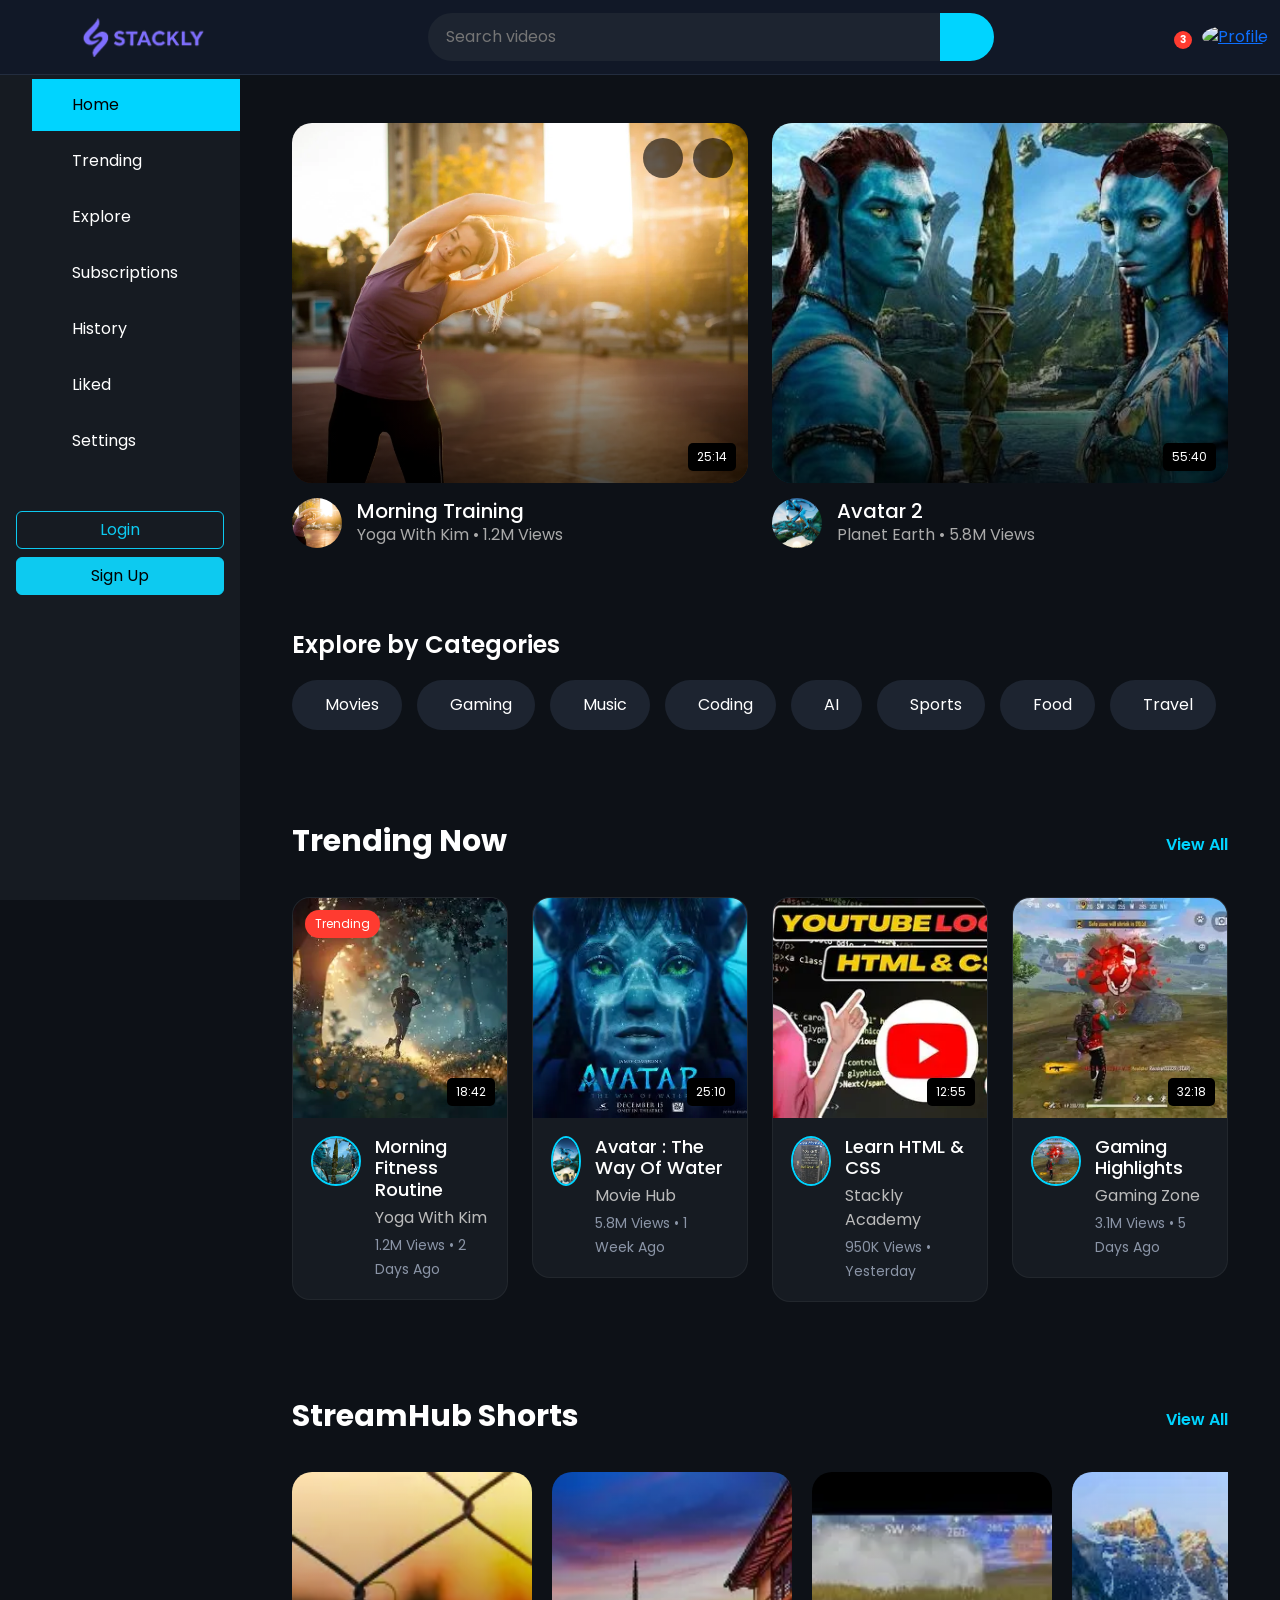
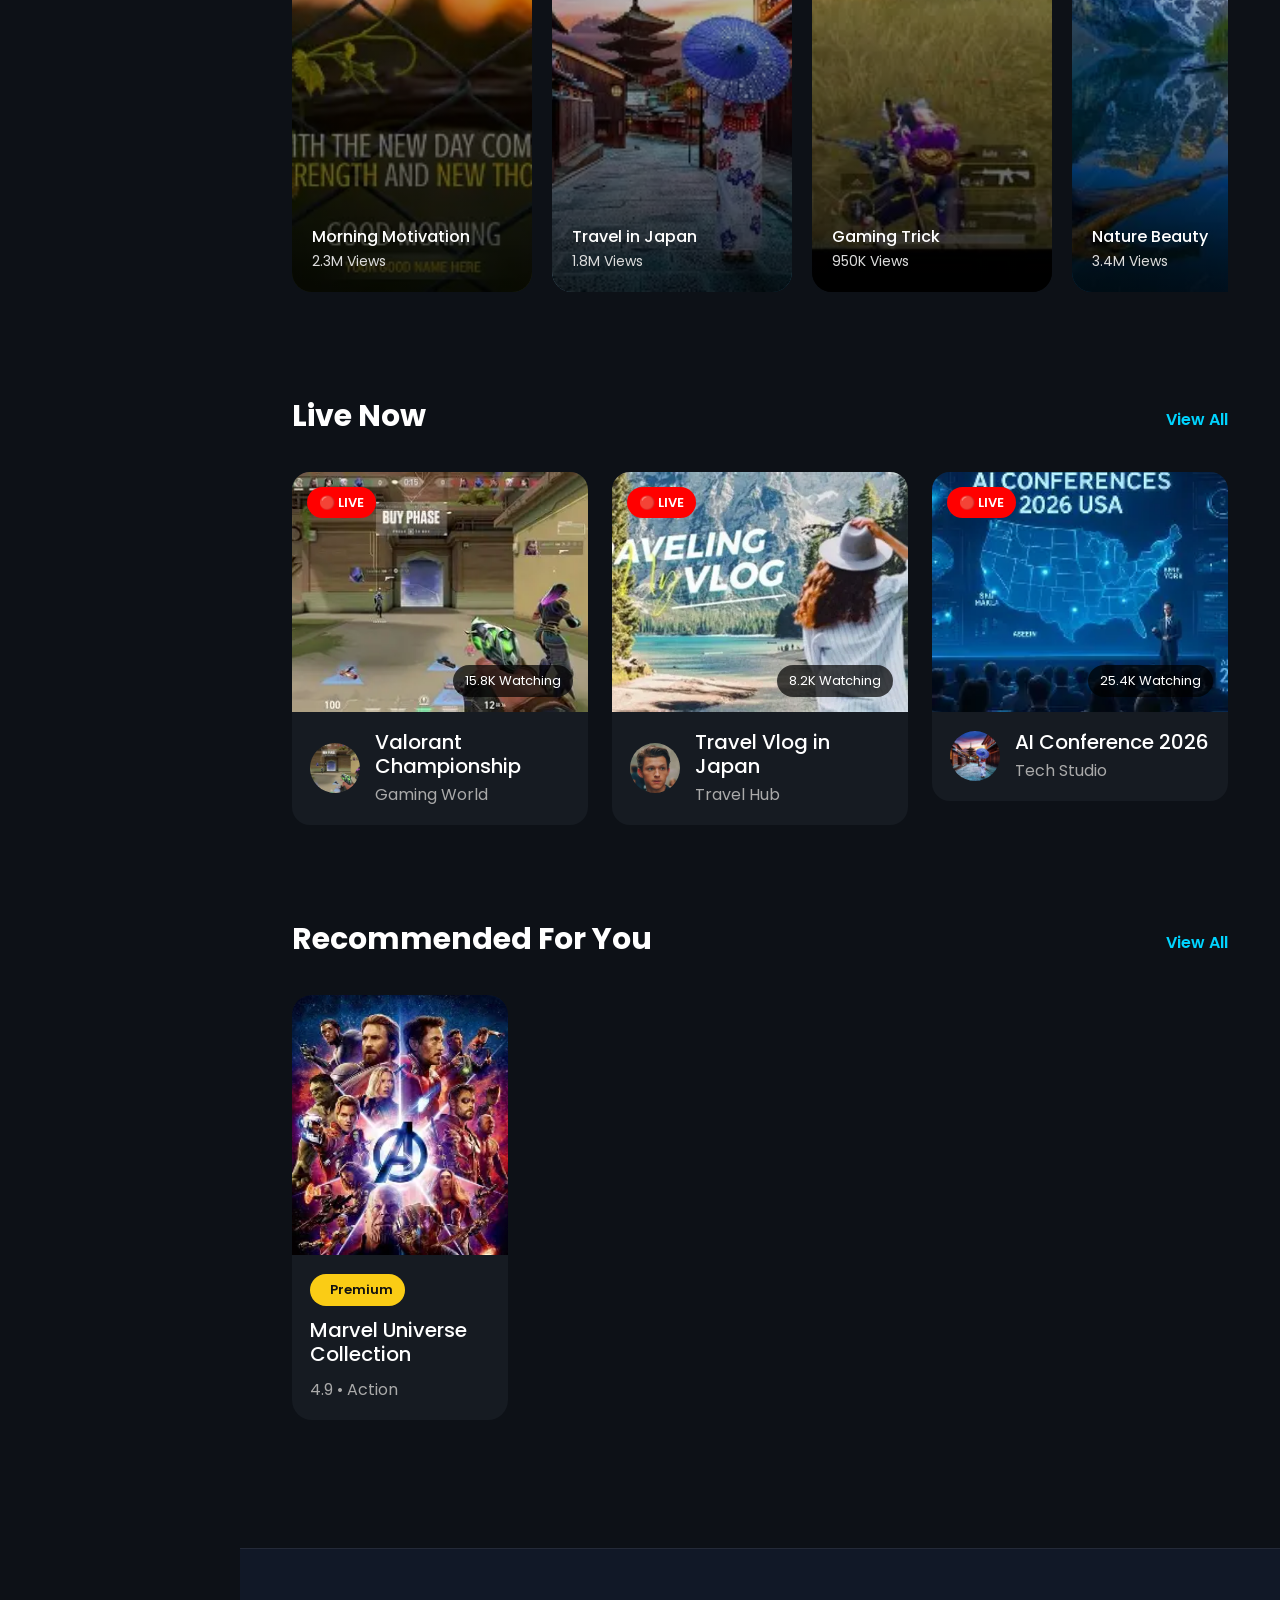
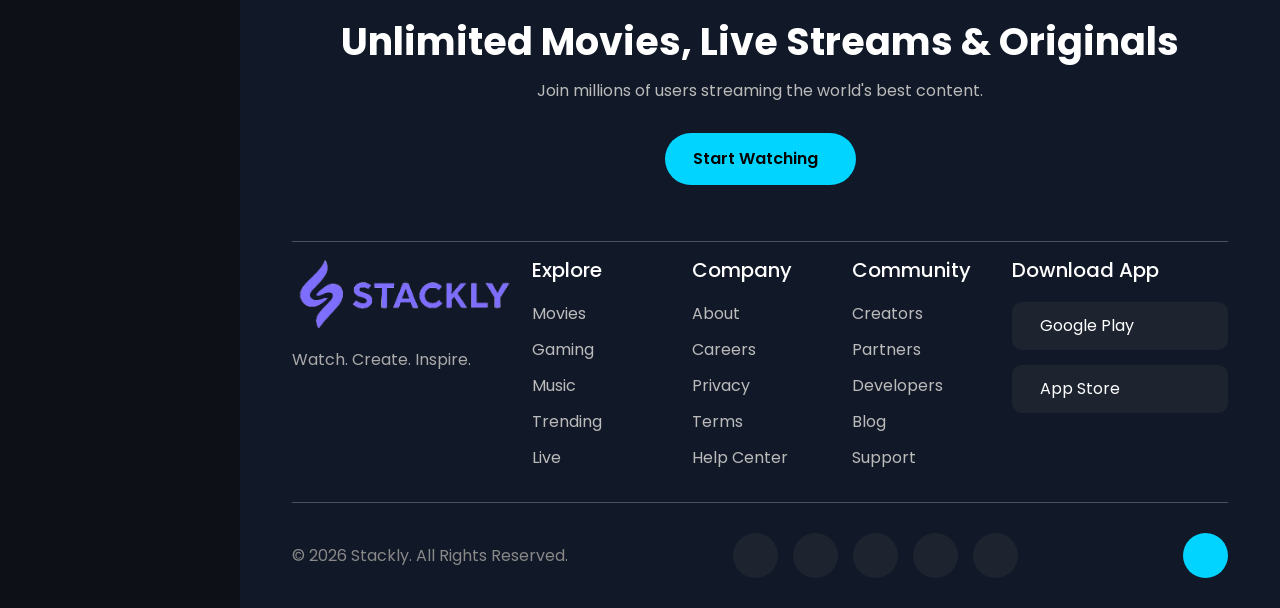
==== index.html @ 7bcba525 "Add files via upload" ====
<!DOCTYPE html>
<html lang="en">

<head>

<meta charset="UTF-8">
<meta name="viewport" content="width=device-width, initial-scale=1.0">

<title>Home-OTT</title>



<link href="https://cdn.jsdelivr.net/npm/bootstrap@5.3.7/dist/css/bootstrap.min.css" rel="stylesheet">


<link href="https://cdn.jsdelivr.net/npm/remixicon@4.6.0/fonts/remixicon.css" rel="stylesheet">



<link href="https://fonts.googleapis.com/css2?family=Poppins:wght@300;400;500;600;700&display=swap" rel="stylesheet">


<link href="https://unpkg.com/aos@2.3.4/dist/aos.css" rel="stylesheet">

<link rel="stylesheet" href="style.css">


</head>

<body>


<div class="loader">
<div class="spinner-border text-info"></div>
</div>


<div class="overlay"></div>



<nav class="navbar navbar-expand-lg custom-navbar">

<div class="container-fluid">

<div class="left-nav">

<button class="menu-btn">

<i class="ri-menu-3-line"></i>

</button>

<a href="index.html" class="logo">
    <img src="Adobe Express - file.png" alt="StreamHub Logo">
    
</a>

</div>

<div class="search-box">

<input
type="text"
placeholder="Search videos">

<button>

<i class="ri-search-line"></i>

</button>

</div>
<div class="right-nav">

    <a href="error.html" class="icon-btn" title="Upload">
        <i class="ri-upload-cloud-line"></i>
    </a>

    <a href="error.html" class="icon-btn notification-btn" title="Notifications">
        <i class="ri-notification-3-line"></i>
        <span class="badge">3</span>
    </a>

    <a href="error.html" title="Profile">
        <img src="https://i.pravatar.cc/40" alt="Profile" class="profile">
    </a>

</div>

</nav>


<div class="sidebar" id="sidebar">

    <ul>

        <li class="active">
            <a href="index.html">
                <i class="ri-home-5-line"></i>
                <span>Home</span>
            </a>
        </li>

        <li>
            <a href="trending.html">
                <i class="ri-fire-line"></i>
                <span>Trending</span>
            </a>
        </li>

        <li>
            <a href="explore.html">
                <i class="ri-compass-3-line"></i>
                <span>Explore</span>
            </a>
        </li>

        <li>
            <a href="subscriptions.html">
                <i class="ri-video-line"></i>
                <span>Subscriptions</span>
            </a>
        </li>

        <li>
            <a href="history.html">
                <i class="ri-history-line"></i>
                <span>History</span>
            </a>
        </li>

        <li>
            <a href="liked.html">
                <i class="ri-heart-3-line"></i>
                <span>Liked</span>
            </a>
        </li>

       

        <li>
            <a href="settings.html">
                <i class="ri-settings-3-line"></i>
                <span>Settings</span>
            </a>
        </li>

    </ul>

    <div class="sidebar-auth mt-4 px-3">
        <a href="login.html" class="btn btn-outline-info w-100 mb-2">
            Login
        </a>

        <a href="register.html" class="btn btn-info w-100">
            Sign Up
        </a>
    </div>

</div>



<div class="main-content">
<section class="featured-videos py-5">

    <div class="container-fluid">

        <div class="row g-4">

       
            <div class="col-lg-6">

                <div class="featured-card">

                    <a href="error.html" class="thumbnail-link">

                        <img src="img3.webp" class="img-fluid" alt="Morning Training">

                        <div class="video-overlay">
                            <span class="duration">25:14</span>
                        </div>

                    </a>

                    <div class="top-icons">

                        <a href="error.html" title="Like">
                            <i class="ri-heart-3-line"></i>
                        </a>

                        <a href="error.html" title="Share">
                            <i class="ri-share-forward-line"></i>
                        </a>

                    </div>

                </div>

                <div class="video-info">

                    <img src="img3.webp" class="channel-img" alt="Channel">

                    <div>
                        <h5>Morning Training</h5>
                        <p>Yoga With Kim • 1.2M Views</p>
                    </div>

                </div>

            </div>

            <div class="col-lg-6">

                <div class="featured-card">

                    <a href="error.html" class="thumbnail-link">

                        <img src="img2.webp" class="img-fluid" alt="Sunrise">

                        <div class="video-overlay">
                            <span class="duration">55:40</span>
                        </div>

                    </a>

                    <div class="top-icons">

                        <a href="error.html" title="Like">
                            <i class="ri-heart-3-line"></i>
                        </a>

                        <a href="error.html" title="Share">
                            <i class="ri-share-forward-line"></i>
                        </a>

                    </div>

                </div>

                <div class="video-info">

                    <img src="img1.webp" class="channel-img" alt="Channel">

                    <div>
                        <h5>Avatar 2 </h5>
                        <p>Planet Earth • 5.8M Views</p>
                    </div>

                </div>

            </div>

        </div>

    </div>

</section>
<section class="categories-section">

    <div class="container-fluid">

        <h4 class="section-title">Explore by Categories</h4>

        <div class="categories-list">

            <a href="error.html">
                <i class="ri-movie-2-line"></i>
                Movies
            </a>

            <a href="error.html">
                <i class="ri-gamepad-line"></i>
                Gaming
            </a>

            <a href="error.html">
                <i class="ri-music-2-line"></i>
                Music
            </a>

            <a href="error.html">
                <i class="ri-code-s-slash-line"></i>
                Coding
            </a>

            <a href="error.html">
                <i class="ri-robot-2-line"></i>
                AI
            </a>

            <a href="error.html">
                <i class="ri-football-line"></i>
                Sports
            </a>

            <a href="error.html">
                <i class="ri-restaurant-line"></i>
                Food
            </a>

            <a href="error.html">
                <i class="ri-flight-takeoff-line"></i>
                Travel
            </a>

            <a href="error.html">
                <i class="ri-camera-line"></i>
                Photography
            </a>

            <a href="error.html">
                <i class="ri-book-open-line"></i>
                Education
            </a>

            <a href="error.html">
                <i class="ri-heart-pulse-line"></i>
                Health
            </a>

            <a href="error.html">
                <i class="ri-device-line"></i>
                Technology
            </a>

        </div>

    </div>

</section>


<section class="trending-section py-5">

    <div class="container-fluid">

        <div class="section-header">

            <h3>
                <i class="ri-fire-fill text-danger"></i>
                Trending Now
            </h3>

            <a href="error.html" class="view-all">
                View All
                <i class="ri-arrow-right-line"></i>
            </a>

        </div>

        <div class="row g-4">

          

            <div class="col-xl-3 col-lg-4 col-md-6">

                <div class="video-card">

                    <a href="error.html">

                        <div class="thumbnail">

                            <img src="img4.webp" alt="">

                            <span class="duration">18:42</span>

                            <span class="badge-live">
                                Trending
                            </span>

                            <div class="play-btn">
                                <i class="ri-play-fill"></i>
                            </div>

                        </div>

                    </a>

                    <div class="video-details">

                        <img src="img2.webp" class="creator">

                        <div>

                            <h6>
                                Morning Fitness Routine
                            </h6>

                            <p>

                                Yoga With Kim

                                <i class="ri-verified-badge-fill verified"></i>

                            </p>

                            <span>

                                1.2M Views • 2 Days Ago

                            </span>

                        </div>

                    </div>

                </div>

            </div>

     

            <div class="col-xl-3 col-lg-4 col-md-6">

                <div class="video-card">

                    <a href="error.html">

                        <div class="thumbnail">

                            <img src="img5.webp">

                            <span class="duration">

                                25:10

                            </span>

                            <div class="play-btn">

                                <i class="ri-play-fill"></i>

                            </div>

                        </div>

                    </a>

                    <div class="video-details">

                        <img src="img1.webp" class="creator">

                        <div>

                            <h6>

                                Avatar : The Way Of Water

                            </h6>

                            <p>

                                Movie Hub

                                <i class="ri-verified-badge-fill verified"></i>

                            </p>

                            <span>

                                5.8M Views • 1 Week Ago

                            </span>

                        </div>

                    </div>

                </div>

            </div>

            <div class="col-xl-3 col-lg-4 col-md-6">

                <div class="video-card">

                    <a href="error.html">

                        <div class="thumbnail">

                            <img src="img6.webp">

                            <span class="duration">

                                12:55

                            </span>

                            <div class="play-btn">

                                <i class="ri-play-fill"></i>

                            </div>

                        </div>

                    </a>

                    <div class="video-details">

                        <img src="img7.webp" class="creator">

                        <div>

                            <h6>

                                Learn HTML & CSS

                            </h6>

                            <p>

                                Stackly Academy

                                <i class="ri-verified-badge-fill verified"></i>

                            </p>

                            <span>

                                950K Views • Yesterday

                            </span>

                        </div>

                    </div>

                </div>

            </div>

            <div class="col-xl-3 col-lg-4 col-md-6">

                <div class="video-card">

                    <a href="error.html">

                        <div class="thumbnail">

                            <img src="img8.webp">

                            <span class="duration">

                                32:18

                            </span>

                            <div class="play-btn">

                                <i class="ri-play-fill"></i>

                            </div>

                        </div>

                    </a>

                    <div class="video-details">

                        <img src="img8.webp" class="creator">

                        <div>

                            <h6>

                                Gaming Highlights

                            </h6>

                            <p>

                                Gaming Zone

                                <i class="ri-verified-badge-fill verified"></i>

                            </p>

                            <span>

                                3.1M Views • 5 Days Ago

                            </span>

                        </div>

                    </div>

                </div>

            </div>

        </div>

    </div>

</section>


<section class="shorts-section py-5">

    <div class="container-fluid">

        <div class="section-header">

            <h3>
                <i class="ri-movie-fill text-danger"></i>
                StreamHub Shorts
            </h3>

            <a href="error.html" class="view-all">
                View All
                <i class="ri-arrow-right-line"></i>
            </a>

        </div>

        <div class="shorts-wrapper">

         

            <a href="error.html" class="short-card">

                <img src="img9.webp" alt="">

                <div class="short-overlay">

                    <button class="play-circle">
                        <i class="ri-play-fill"></i>
                    </button>

                    <div class="short-info">

                        <h6>Morning Motivation</h6>

                        <p>
                            <i class="ri-eye-line"></i>
                            2.3M Views
                        </p>

                    </div>

                </div>

            </a>

       

            <a href="error.html" class="short-card">

                <img src="img10.webp">

                <div class="short-overlay">

                    <button class="play-circle">

                        <i class="ri-play-fill"></i>

                    </button>

                    <div class="short-info">

                        <h6>Travel in Japan</h6>

                        <p>

                            <i class="ri-eye-line"></i>

                            1.8M Views

                        </p>

                    </div>

                </div>

            </a>

            <a href="error.html" class="short-card">

                <img src="img11.webp">

                <div class="short-overlay">

                    <button class="play-circle">

                        <i class="ri-play-fill"></i>

                    </button>

                    <div class="short-info">

                        <h6>Gaming Trick</h6>

                        <p>

                            <i class="ri-eye-line"></i>

                            950K Views

                        </p>

                    </div>

                </div>

            </a>

         

            <a href="error.html" class="short-card">

                <img src="img12.webp">

                <div class="short-overlay">

                    <button class="play-circle">

                        <i class="ri-play-fill"></i>

                    </button>

                    <div class="short-info">

                        <h6>Nature Beauty</h6>

                        <p>

                            <i class="ri-eye-line"></i>

                            3.4M Views

                        </p>

                    </div>

                </div>

            </a>

        </div>

    </div>

</section>


<section class="live-section py-5">

    <div class="container-fluid">

        <div class="section-header">

            <h3>
                <i class="ri-live-fill text-danger"></i>
                Live Now
            </h3>

            <a href="error.html" class="view-all">
                View All
                <i class="ri-arrow-right-line"></i>
            </a>

        </div>

        <div class="row g-4">

            

            <div class="col-xl-4 col-lg-6">

                <div class="live-card">

                    <a href="error.html">

                        <div class="live-thumbnail">

                            <img src="img13.webp" class="img-fluid">

                            <span class="live-badge">
                                🔴 LIVE
                            </span>

                            <span class="viewer-count">
                                <i class="ri-eye-fill"></i>
                                15.8K Watching
                            </span>

                        </div>

                    </a>

                    <div class="live-info">

                        <img src="img13.webp" class="live-avatar">

                        <div>

                            <h5>Valorant Championship</h5>

                            <p>Gaming World <i class="ri-verified-badge-fill verified"></i></p>

                        </div>

                    </div>

                </div>

            </div>

         

            <div class="col-xl-4 col-lg-6">

                <div class="live-card">

                    <a href="error.html">

                        <div class="live-thumbnail">

                            <img src="img14.webp">

                            <span class="live-badge">
                                🔴 LIVE
                            </span>

                            <span class="viewer-count">
                                <i class="ri-eye-fill"></i>
                                8.2K Watching
                            </span>

                        </div>

                    </a>

                    <div class="live-info">

                        <img src="img41.webp" class="live-avatar">

                        <div>

                            <h5>Travel Vlog in Japan</h5>

                            <p>Travel Hub <i class="ri-verified-badge-fill verified"></i></p>

                        </div>

                    </div>

                </div>

            </div>

          
            <div class="col-xl-4 col-lg-6">

                <div class="live-card">

                    <a href="error.html">

                        <div class="live-thumbnail">

                            <img src="img15.webp">

                            <span class="live-badge">
                                🔴 LIVE
                            </span>

                            <span class="viewer-count">
                                <i class="ri-eye-fill"></i>
                                25.4K Watching
                            </span>

                        </div>

                    </a>

                    <div class="live-info">

                        <img src="img10.webp" class="live-avatar">

                        <div>

                            <h5>AI Conference 2026</h5>

                            <p>Tech Studio <i class="ri-verified-badge-fill verified"></i></p>

                        </div>

                    </div>

                </div>

            </div>

        </div>

    </div>

</section>


<section class="recommended-section py-5">

    <div class="container-fluid">

        <div class="section-header">

            <h3>
                <i class="ri-star-fill text-warning"></i>
                Recommended For You
            </h3>

            <a href="error.html" class="view-all">
                View All
                <i class="ri-arrow-right-line"></i>
            </a>

        </div>

        <div class="row g-4">

          

            <div class="col-xl-3 col-lg-4 col-md-6">

                <div class="recommend-card">

                    <a href="error.html">

                        <img src="img16.webp" class="img-fluid">

                    </a>

                    <div class="recommend-content">

                        <span class="premium-tag">

                            <i class="ri-vip-crown-fill"></i>

                            Premium

                        </span>

                        <h5>Marvel Universe Collection</h5>

                        <p>

                            <i class="ri-star-fill"></i>

                            4.9

                            •

                            Action

                        </p>

                    </div>

                </div>

            </div>

           

        </div>

    </div>

</section>




<footer class="footer-section">

    <div class="container-fluid">

     

        <div class="footer-top">

            <h2>Unlimited Movies, Live Streams & Originals</h2>

            <p>Join millions of users streaming the world's best content.</p>

            <a href="error.html" class="footer-btn">
                Start Watching
                <i class="ri-arrow-right-line"></i>
            </a>

        </div>

        <hr>

        <div class="row gy-5">

           

            <div class="col-lg-3 col-md-6">

                <a href="error.html" class="footer-logo">

                    <img src="Adobe Express - file.png" alt="">

                </a>

                <p class="footer-desc">

                    Watch. Create. Inspire.

                </p>

            </div>

          

            <div class="col-lg-2 col-md-6">

                <h5>Explore</h5>

                <ul>

                    <li><a href="error.html">Movies</a></li>

                    <li><a href="error.html">Gaming</a></li>

                    <li><a href="error.html">Music</a></li>

                    <li><a href="error.html">Trending</a></li>

                    <li><a href="error.html">Live</a></li>

                </ul>

            </div>


            <div class="col-lg-2 col-md-6">

                <h5>Company</h5>

                <ul>

                    <li><a href="error.html">About</a></li>

                    <li><a href="error.html">Careers</a></li>

                    <li><a href="error.html">Privacy</a></li>

                    <li><a href="error.html">Terms</a></li>

                    <li><a href="error.html">Help Center</a></li>

                </ul>

            </div>

            <div class="col-lg-2 col-md-6">

                <h5>Community</h5>

                <ul>

                    <li><a href="error.html">Creators</a></li>

                    <li><a href="error.html">Partners</a></li>

                    <li><a href="error.html">Developers</a></li>

                    <li><a href="error.html">Blog</a></li>

                    <li><a href="error.html">Support</a></li>

                </ul>

            </div>

          

            <div class="col-lg-3 col-md-6">

                <h5>Download App</h5>

                <a href="error.html" class="download-btn">

                    <i class="ri-google-play-fill"></i>

                    Google Play

                </a>

                <a href="error.html" class="download-btn">

                    <i class="ri-apple-fill"></i>

                    App Store

                </a>

            </div>

        </div>

        <hr>

      

        <div class="footer-bottom">

            <p>

              &copy; 2026 Stackly. All Rights Reserved.

            </p>

            <div class="social-icons">

                <a href="error.html"><i class="ri-instagram-line"></i></a>

                <a href="error.html"><i class="ri-youtube-line"></i></a>

                <a href="error.html"><i class="ri-facebook-circle-line"></i></a>

                <a href="error.html"><i class="ri-twitter-x-line"></i></a>

                <a href="error.html"><i class="ri-linkedin-box-line"></i></a>

            </div>

            <a href="#" class="top-btn">

                <i class="ri-arrow-up-line"></i>

            </a>

        </div>

    </div>

</footer>

</div>


<script src="https://cdn.jsdelivr.net/npm/bootstrap@5.3.7/dist/js/bootstrap.bundle.min.js"></script>

<script src="https://cdn.jsdelivr.net/npm/sweetalert2@11"></script>
<script src="https://cdnjs.cloudflare.com/ajax/libs/gsap/3.13.0/gsap.min.js"></script>


<script src="https://unpkg.com/aos@2.3.4/dist/aos.js"></script>

<script>

AOS.init();

</script>

<script>


window.addEventListener("load",()=>{

setTimeout(()=>{

document.querySelector(".loader").classList.add("hide");

},800);

});


const menu = document.querySelector(".menu-btn");
const sidebar = document.querySelector(".sidebar");
const overlay = document.querySelector(".overlay");

menu.addEventListener("click", () => {

    sidebar.classList.toggle("active");
    overlay.classList.toggle("active");

    if (window.innerWidth <= 991) {
        document.body.classList.toggle("no-scroll");
    }

});

overlay.addEventListener("click", () => {

    sidebar.classList.remove("active");
    overlay.classList.remove("active");

    document.body.classList.remove("no-scroll");

});


window.addEventListener("resize", () => {

    if (window.innerWidth > 991) {

        sidebar.classList.remove("active");
        overlay.classList.remove("active");
        document.body.classList.remove("no-scroll");

    }

});



setTimeout(()=>{

Swal.fire({

title:"Welcome ",

text:"Welcome to Stackly",

icon:"success",

confirmButtonColor:"#00d4ff",

background:"#161B22",

color:"#fff"

})

},1200);


gsap.from(".logo",{

opacity:0,

x:-60,

duration:1

});

gsap.from(".search-box",{

opacity:0,

y:-40,

duration:1,

delay:.3

});

gsap.from(".right-nav",{

opacity:0,

x:60,

duration:1,

delay:.5

});

gsap.from(".hero-overlay",{

opacity:0,

y:100,

duration:1.2,

delay:.8

});
</script>

</body>

</html>
---- style.css ----
*{
    margin:0;
    padding:0;
    box-sizing:border-box;
    font-family:'Poppins',sans-serif;
}

html{
    scroll-behavior:smooth;
}

body{
    background:#0d1117;
    color:#fff;
    overflow-x:hidden;
}
body.no-scroll{
    overflow: hidden;
    height: 100vh;
}



.loader{
    position:fixed;
    inset:0;
    background:#0d1117;
    display:flex;
    justify-content:center;
    align-items:center;
    z-index:99999;
    transition:.5s;
}

.loader.hide{
    opacity:0;
    visibility:hidden;
}


.custom-navbar{

    position:fixed;
    top:0;
    left:0;

    width:100%;
    height:75px;

    background:#111827;

    display:flex;
    align-items:center;

    border-bottom:1px solid #232d3f;

    z-index:1000;
}

.left-nav{

    display:flex;
    align-items:center;
    gap:20px;

}

.menu-btn{

    background:none;
    border:none;
    color:#fff;
    font-size:28px;
    cursor:pointer;

}

.logo{

    color:#00d4ff;
    font-size:30px;
    font-weight:700;
    text-decoration:none;

}

.search-box{

    width:45%;
    display:flex;
    margin:auto;

}

.search-box input{

    width:100%;
    border:none;
    outline:none;

    background:#1d2430;
    color:#fff;

    padding:12px 18px;

    border-radius:30px 0 0 30px;

}

.search-box button{

    width:60px;
    border:none;
    cursor:pointer;

    background:#00d4ff;

    border-radius:0 30px 30px 0;

}

.right-nav{
    display:flex;
    align-items:center;
    justify-content:flex-end;
    gap:16px;
    flex-shrink:0;
}

.icon-btn{
    background:transparent;
    border:none;
    color:#fff;
    font-size:22px;
    text-decoration: none;
    cursor: pointer;
    cursor:pointer;
    position:relative;
    display:flex;
    align-items:center;
    justify-content:center;
}

.notification-btn .badge{
    position:absolute;
    top:-6px;
    right:-6px;
    width:18px;
    height:18px;
    border-radius:50%;
    background:#ff3b30;
    color:#fff;
    font-size:10px;
    display:flex;
    justify-content:center;
    align-items:center;
}

.profile{
    width:40px;
    height:40px;
    border-radius:50%;
    object-fit:cover;
    cursor:pointer;
}



.sidebar{

    position:fixed;

    top:75px;
    left:0;



    height:calc(100vh - 75px);

    background:#161b22;

    overflow-y:auto;

    width:240px;
    transition:0.35s ease;

}
.sidebar.collapsed{
    width:80px;
}

.sidebar.collapsed span{
    display:none;
}

.sidebar.collapsed .sidebar-auth{
    display:none;
}

.sidebar.collapsed ul li a{
    justify-content:center;
    padding:16px 0;
}

.sidebar.collapsed ul li a i{
    margin:0;
    font-size:22px;
}

.main-content.expanded{
    margin-left:80px;
}

.sidebar ul{

    list-style:none;

}

.sidebar ul li{

    margin:4px 0;

}

.sidebar ul li a{

    display:flex;
    align-items:center;

    gap:15px;

    text-decoration:none;

    color:#fff;

    padding:14px 25px;

    transition:.3s;

}

.sidebar ul li a:hover{

    background:#00d4ff;
    color:#000;

}

.sidebar ul li.active a{

    background:#00d4ff;
    color:#000;

}

.sidebar-auth{

    padding:20px;

}


.main-content{

    margin-left:240px;
    margin-top:75px;

}
.logo{
    display:flex;
    align-items:center;
    gap:10px;
    text-decoration:none;
    color:#00d4ff;
    font-size:30px;
    font-weight:700;
    cursor: pointer;
}

.logo img{
    width:220px;
    height:40px;
    object-fit:contain;
}

@media(max-width:1200px){

.search-box{

width:40%;

}

.hero h1{

font-size:50px;

}

}


@media(max-width:991px){

.sidebar{

left:-260px;

z-index:999;

}

.sidebar.active{

left:0;

}

.main-content{

margin-left:0;

}

.search-box{

width:55%;

}

.hero{

padding:40px;

}

.hero h1{

font-size:42px;

}

.overlay{

position:fixed;

inset:0;

background:rgba(0,0,0,.55);

display:none;

z-index:998;

}

.overlay.active{

display:block;

}

}


@media(max-width:768px){

.search-box{

display:none;

}
.right-nav .icon-btn:first-child{
    display:none;
}

.logo{

font-size:22px;

}

.right-nav{
    gap:10px;
}

.icon-btn{
    font-size:18px;
}

.profile{
    width:34px;
    height:34px;
}



}
@media(max-width:768px){

.hero{

padding:30px 20px;

text-align:center;

}

.hero-content{

margin-bottom:40px;

}

.hero-content h1{

font-size:42px;

}

.hero-buttons{

justify-content:center;

flex-wrap:wrap;

}

.hero-image{

max-width:350px;

}

}



@media(max-width:480px){

.hero{

height:60vh;

}

.hero h1{

font-size:26px;

}

.hero p{

font-size:13px;

}

.icon-btn{

font-size:18px;

}

}
.featured-videos{
    padding:40px;
}

.featured-card{
    position:relative;
    overflow:hidden;
    border-radius:20px;
}

.thumbnail-link{
    display:block;
    position:relative;
    text-decoration:none;
}

.thumbnail-link img{
    width:100%;
    height:360px;
    object-fit:cover;
    display:block;
    transition:.4s;
}

.featured-card:hover img{
    transform:scale(1.05);
}

.video-overlay{
    position:absolute;
    inset:0;
    background:linear-gradient(to top,
        rgba(0,0,0,.7),
        transparent 60%);
    pointer-events:none;
}

.duration{
    position:absolute;
    bottom:15px;
    right:15px;
    background:#000;
    color:#fff;
    padding:5px 10px;
    border-radius:5px;
    font-size:13px;
}

.top-icons{
    position:absolute;
    top:15px;
    right:15px;
    display:flex;
    gap:10px;
    z-index:10;
}

.top-icons a{
    width:40px;
    height:40px;
    border-radius:50%;
    background:rgba(0,0,0,.6);
    display:flex;
    justify-content:center;
    align-items:center;
    color:#fff;
    text-decoration:none;
    transition:.3s;
}

.top-icons a:hover{
    background:#00d4ff;
    color:#000;
}

.video-info{
    display:flex;
    align-items:center;
    gap:15px;
    margin-top:15px;
}

.channel-img{
    width:50px;
    height:50px;
    border-radius:50%;
    object-fit:cover;
}

.video-info h5{
    margin:0;
    color:#fff;
}

.video-info p{
    margin:0;
    color:#aaa;
}
.categories-section{
    padding:35px 40px;
}

.section-title{
    font-size:24px;
    font-weight:600;
    margin-bottom:20px;
}

.categories-list{
    display:flex;
    gap:15px;
    overflow-x:auto;
    scrollbar-width:none;
    padding-bottom:10px;
}

.categories-list::-webkit-scrollbar{
    display:none;
}

.categories-list a{
    display:flex;
    align-items:center;
    gap:10px;

    padding:12px 22px;

    background:#1d2430;

    color:#fff;

    text-decoration:none;

    border-radius:30px;

    transition:.3s;

    white-space:nowrap;

    border:1px solid transparent;
}

.categories-list a i{
    font-size:18px;
}

.categories-list a:hover{

    background:#00d4ff;

    color:#000;

    transform:translateY(-3px);

    border-color:#00d4ff;

}


.trending-section{
    padding:60px 40px;
}

.section-header{

    display:flex;
    justify-content:space-between;
    align-items:center;

    margin-bottom:30px;

}

.section-header h3{

    font-size:30px;
    font-weight:700;
    color:#fff;

}

.view-all{

    text-decoration:none;
    color:#00d4ff;
    font-weight:600;

    transition:.3s;

}

.view-all:hover{

    color:#fff;

}


.video-card{

    background:#161b22;

    border-radius:18px;

    overflow:hidden;

    transition:.35s;

    border:1px solid rgba(255,255,255,.05);

}

.video-card:hover{

    transform:translateY(-8px);

    box-shadow:
    0 20px 45px rgba(0,212,255,.18);

}


.thumbnail{

    position:relative;

    overflow:hidden;

}

.thumbnail img{

    width:100%;

    height:220px;

    object-fit:cover;

    transition:.5s;

}

.video-card:hover img{

    transform:scale(1.08);

}



.play-btn{

    position:absolute;

    top:50%;
    left:50%;

    transform:
    translate(-50%,-50%)
    scale(.6);

    width:70px;
    height:70px;

    border-radius:50%;

    background:rgba(0,0,0,.55);

    backdrop-filter:blur(8px);

    display:flex;
    justify-content:center;
    align-items:center;

    opacity:0;

    transition:.35s;

}

.play-btn i{

    font-size:34px;
    color:#fff;

}

.video-card:hover .play-btn{

    opacity:1;

    transform:
    translate(-50%,-50%)
    scale(1);

}


.duration{

    position:absolute;

    right:12px;
    bottom:12px;

    background:#000;

    color:#fff;

    padding:5px 9px;

    border-radius:5px;

    font-size:12px;

}



.badge-live{

    position:absolute;

    top:12px;
    left:12px;

    background:#ff3b30;

    color:#fff;

    font-size:12px;

    padding:5px 10px;

    border-radius:20px;

}



.video-details{

    display:flex;

    gap:14px;

    padding:18px;

}

.creator{

    width:50px;
    height:50px;

    border-radius:50%;

    object-fit:cover;

    border:2px solid #00d4ff;

}

.video-details h6{

    color:#fff;

    font-size:18px;

    margin-bottom:5px;

}

.video-details p{

    color:#bbb;

    margin-bottom:3px;

}

.video-details span{

    color:#8b95a7;

    font-size:14px;

}

.verified{

    color:#00d4ff;

}



@media(max-width:768px){

.trending-section{

padding:35px 20px;

}

.section-header h3{

font-size:24px;

}

.thumbnail img{

height:190px;

}

.video-details{

padding:14px;

}

.video-details h6{

font-size:16px;

}

}

.shorts-section{

padding:60px 40px;

}

.shorts-wrapper{

display:flex;

gap:20px;

overflow-x:auto;

scrollbar-width:none;

padding-bottom:10px;

}

.shorts-wrapper::-webkit-scrollbar{

display:none;

}

.short-card{

position:relative;

min-width:240px;

height:420px;

border-radius:20px;

overflow:hidden;

text-decoration:none;

}

.short-card img{

width:100%;

height:100%;

object-fit:cover;

transition:.4s;

}

.short-card:hover img{

transform:scale(1.08);

}

.short-overlay{

position:absolute;

inset:0;

background:linear-gradient(
transparent,
rgba(0,0,0,.8)
);

display:flex;

flex-direction:column;

justify-content:flex-end;

padding:20px;

}

.play-circle{

position:absolute;

top:50%;

left:50%;

transform:translate(-50%,-50%) scale(.6);

width:65px;

height:65px;

border:none;

border-radius:50%;

background:rgba(0,0,0,.55);

backdrop-filter:blur(8px);

color:white;

font-size:28px;

opacity:0;

transition:.3s;

}

.short-card:hover .play-circle{

opacity:1;

transform:translate(-50%,-50%) scale(1);

}

.short-info h6{

color:white;

margin-bottom:5px;

}

.short-info p{

color:#ddd;

margin:0;

font-size:14px;

}


.live-section{

padding:60px 40px;

}

.live-card{

background:#161b22;

border-radius:18px;

overflow:hidden;

transition:.4s;

}

.live-card:hover{

transform:translateY(-8px);

box-shadow:0 15px 40px rgba(255,0,0,.15);

}

.live-thumbnail{

position:relative;

overflow:hidden;

}

.live-thumbnail img{

width:100%;

height:240px;

object-fit:cover;

transition:.4s;

}

.live-card:hover img{

transform:scale(1.08);

}

.live-badge{

position:absolute;

top:15px;

left:15px;

background:#ff0000;

padding:6px 12px;

border-radius:20px;

color:#fff;

font-size:13px;

font-weight:600;

}

.viewer-count{

position:absolute;

bottom:15px;

right:15px;

background:rgba(0,0,0,.7);

padding:6px 12px;

border-radius:20px;

font-size:13px;

color:#fff;

}

.live-info{

display:flex;

align-items:center;

gap:15px;

padding:18px;

}

.live-avatar{

width:50px;

height:50px;

border-radius:50%;

object-fit:cover;

}

.live-info h5{

margin:0;

color:#fff;

}

.live-info p{

margin:5px 0 0;

color:#aaa;

}

@media(max-width:768px){

.live-section{

padding:35px 20px;

}

}


.recommended-section{

padding:60px 40px;

}

.recommend-card{

background:#161b22;

border-radius:20px;

overflow:hidden;

transition:.35s;

}

.recommend-card:hover{

transform:translateY(-8px);

box-shadow:0 20px 40px rgba(0,212,255,.18);

}

.recommend-card img{

width:100%;

height:260px;

object-fit:cover;

transition:.4s;

}

.recommend-card:hover img{

transform:scale(1.08);

}

.recommend-content{

padding:18px;

}

.recommend-content h5{

color:#fff;

margin:12px 0;

}

.recommend-content p{

color:#aaa;

margin:0;

}

.premium-tag{

display:inline-flex;

align-items:center;

gap:8px;

background:#facc15;

color:#111;

padding:6px 12px;

border-radius:20px;

font-size:13px;

font-weight:600;

}

@media(max-width:768px){

.recommended-section{

padding:35px 20px;

}

}












.footer-section{

background:#111827;

padding:70px 40px 30px;

margin-top:80px;

border-top:1px solid rgba(255,255,255,.08);

}

.footer-top{

text-align:center;

padding-bottom:40px;

}

.footer-top h2{

font-size:38px;

font-weight:700;

}

.footer-top p{

color:#bbb;

margin:15px 0 30px;

}

.footer-btn{

display:inline-flex;

align-items:center;

gap:10px;

padding:14px 28px;

background:#00d4ff;

color:#000;

text-decoration:none;

border-radius:50px;

font-weight:600;

transition:.3s;

}

.footer-btn:hover{

transform:translateY(-4px);

}

.footer-logo{

display:flex;

align-items:center;

gap:10px;

text-decoration:none;

font-size:28px;

font-weight:700;

color:#00d4ff;

}

.footer-logo img{

width:220px;

}

.footer-desc{

margin-top:20px;

color:#aaa;

}

.footer-section h5{

margin-bottom:20px;

}

.footer-section ul{

list-style:none;

padding:0;

}

.footer-section ul li{

margin-bottom:12px;

}

.footer-section ul li a{

text-decoration:none;

color:#bbb;

transition:.3s;

}

.footer-section ul li a:hover{

color:#00d4ff;

padding-left:5px;

}

.download-btn{

display:flex;

align-items:center;

gap:10px;

padding:12px 18px;

margin-bottom:15px;

background:#1d2430;

border-radius:10px;

text-decoration:none;

color:#fff;

transition:.3s;

}

.download-btn:hover{

background:#00d4ff;

color:#000;

}

.footer-bottom{

display:flex;

justify-content:space-between;

align-items:center;

flex-wrap:wrap;

gap:20px;

margin-top:30px;

}

.footer-bottom p{

margin:0;

color:#888;

}

.social-icons{

display:flex;

gap:15px;

}

.social-icons a{

width:45px;

height:45px;

border-radius:50%;

background:#1d2430;

display:flex;

justify-content:center;

align-items:center;

text-decoration:none;

color:white;

font-size:20px;

transition:.3s;

}

.social-icons a:hover{

background:#00d4ff;

color:#000;

}

.top-btn{

width:45px;

height:45px;

background:#00d4ff;

display:flex;

justify-content:center;

align-items:center;

border-radius:50%;

text-decoration:none;

color:#000;

}



@media(max-width:991px){

.footer-section{

padding:50px 20px;

}

.footer-top h2{

font-size:30px;

}

.footer-bottom{

justify-content:center;

text-align:center;

}

}

@media(max-width:576px){

.footer-logo{

justify-content:center;

}

.footer-top h2{

font-size:24px;

}

.footer-btn{

width:100%;

justify-content:center;

}

.download-btn{

justify-content:center;

}

}
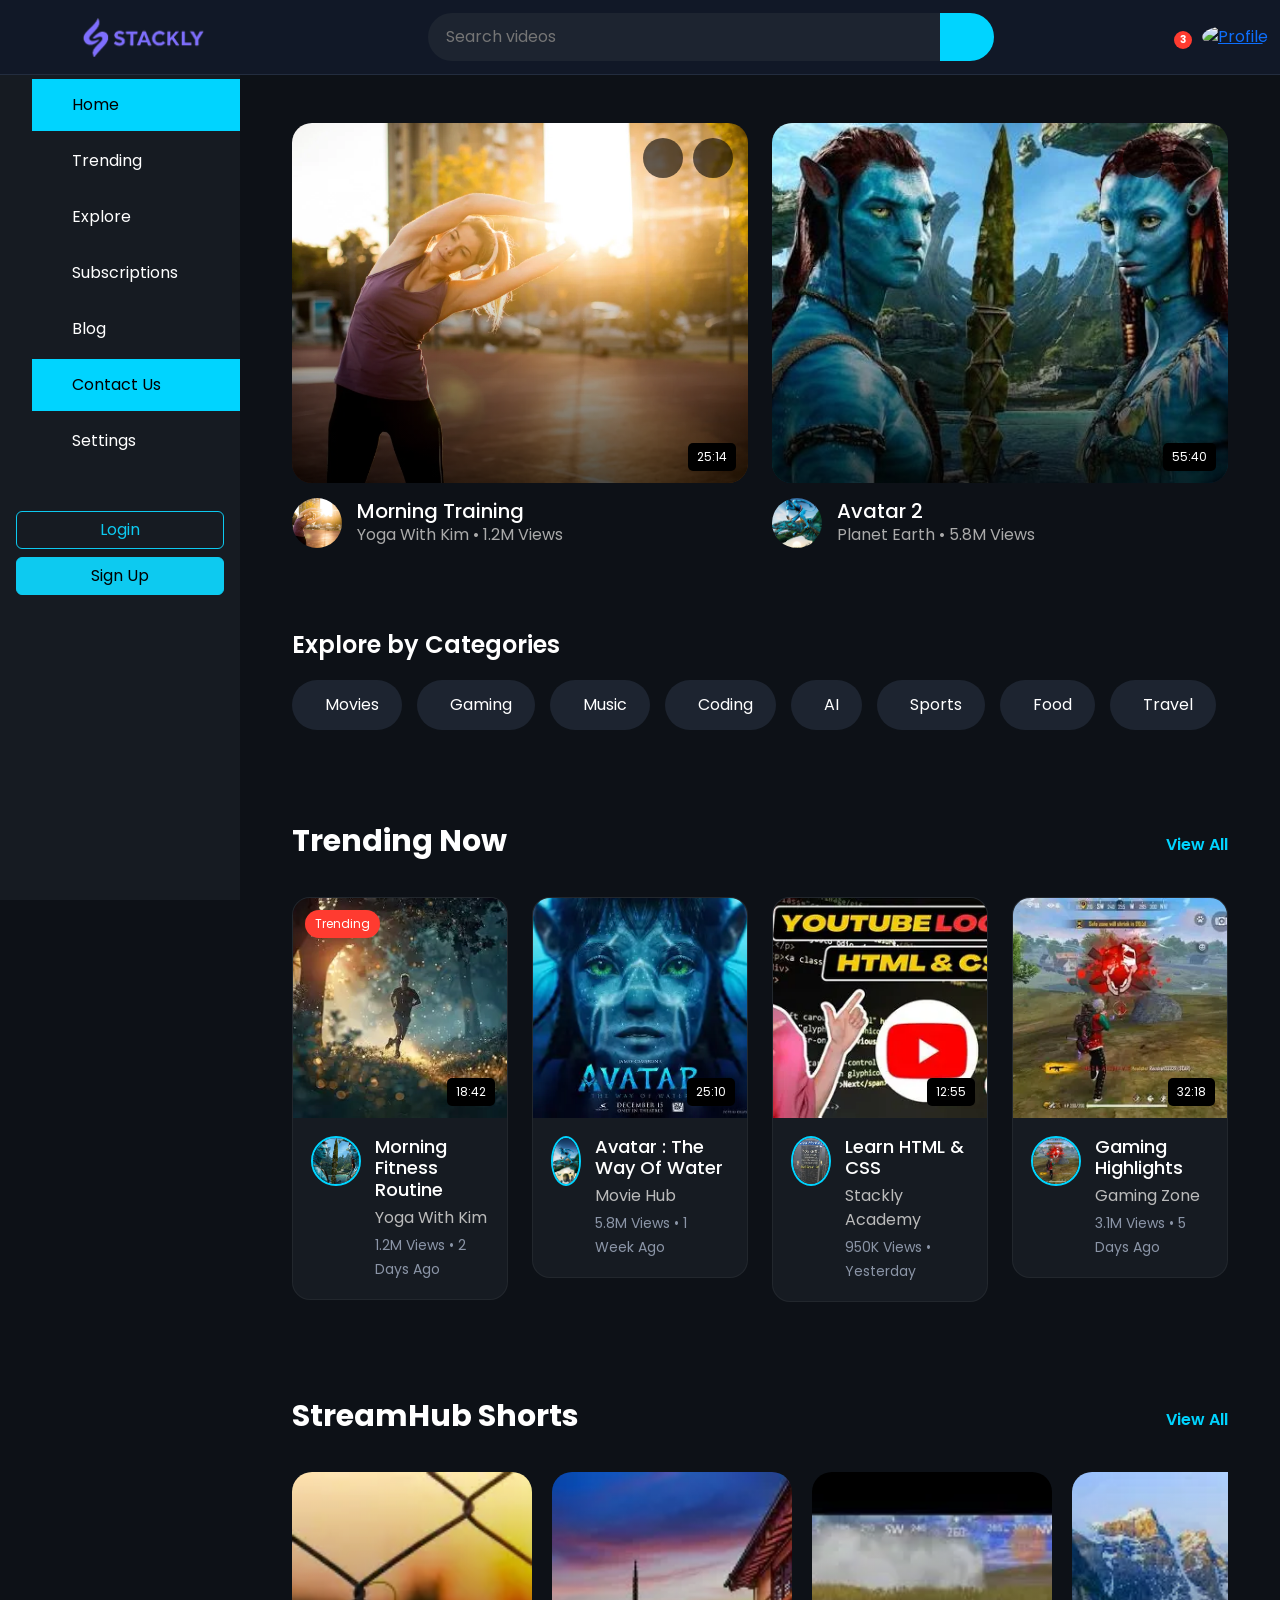
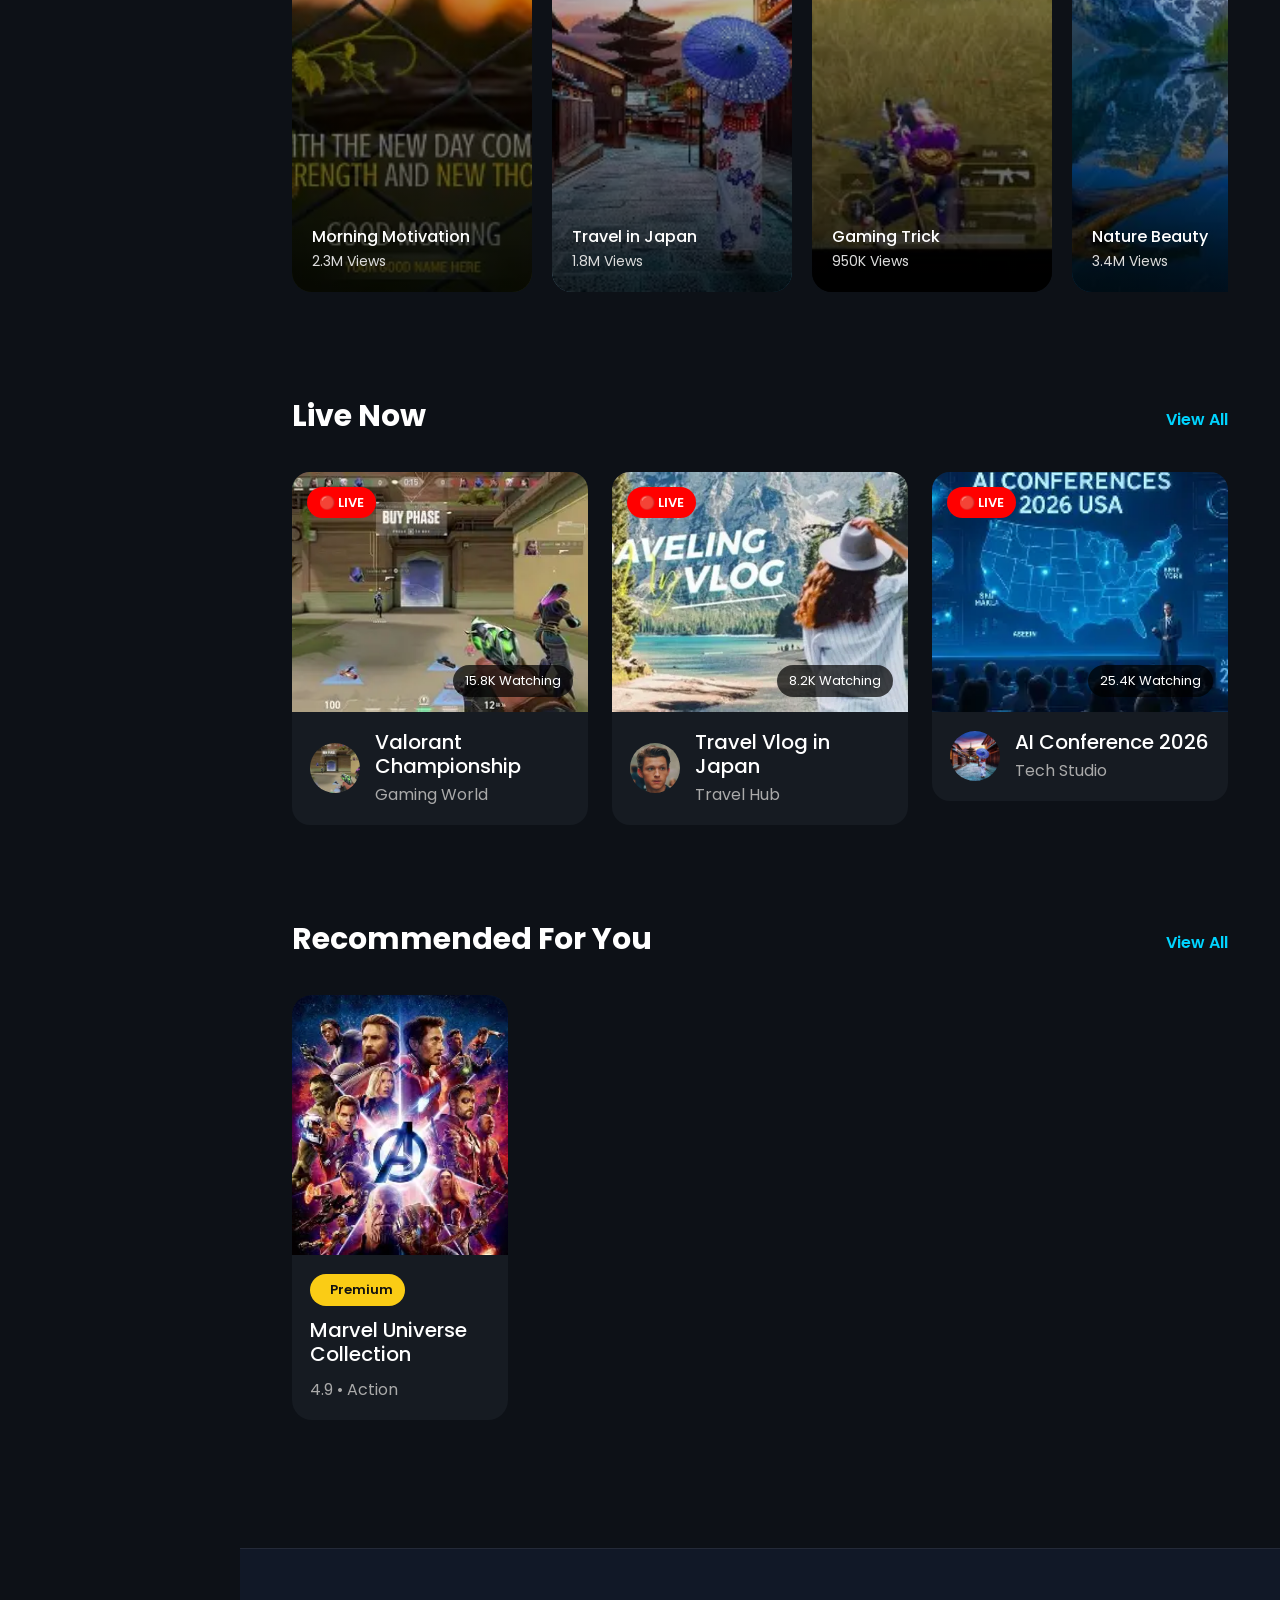
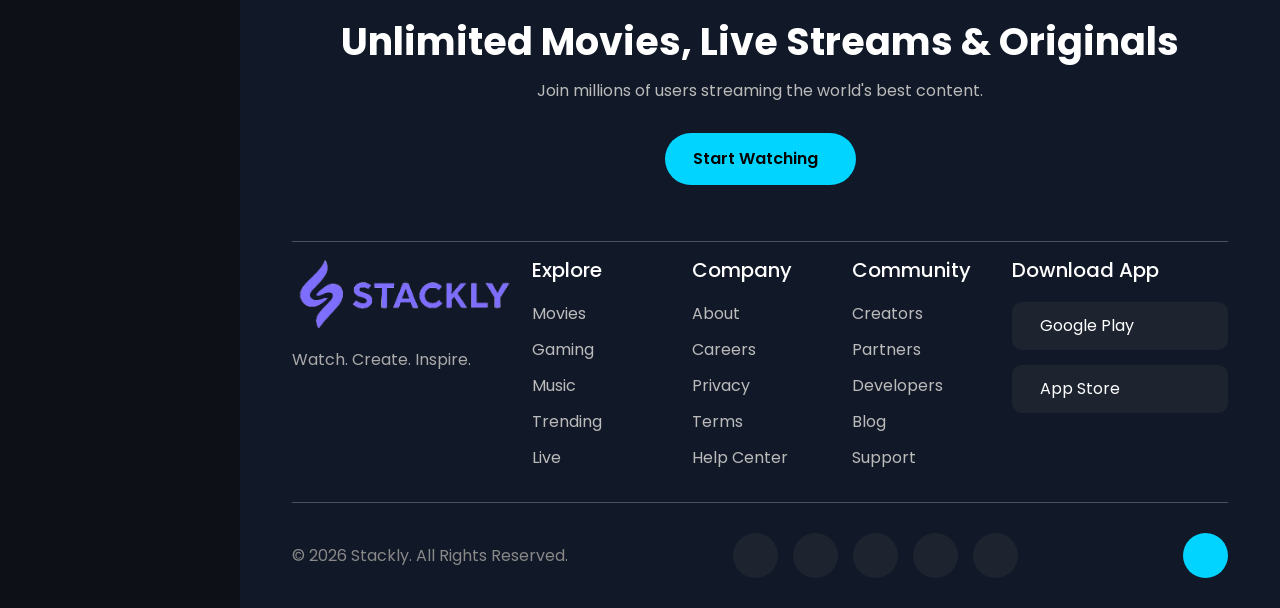
==== commit 2524c8d5: "Update index.html" ====
--- a/index.html
+++ b/index.html
@@ -123,17 +123,18 @@
             </a>
         </li>
 
-        <li>
+      <li>
             <a href="history.html">
-                <i class="ri-history-line"></i>
-                <span>History</span>
+               <i class="ri-article-line"></i>
+                <span>Blog</span>
             </a>
         </li>
 
-        <li>
+        <li class="active">
             <a href="liked.html">
-                <i class="ri-heart-3-line"></i>
-                <span>Liked</span>
+                <i class="ri-contacts-book-3-line"></i>
+
+                <span>Contact Us</span>
             </a>
         </li>
 
@@ -1283,4 +1284,4 @@
 
 </body>
 
-</html>+</html>
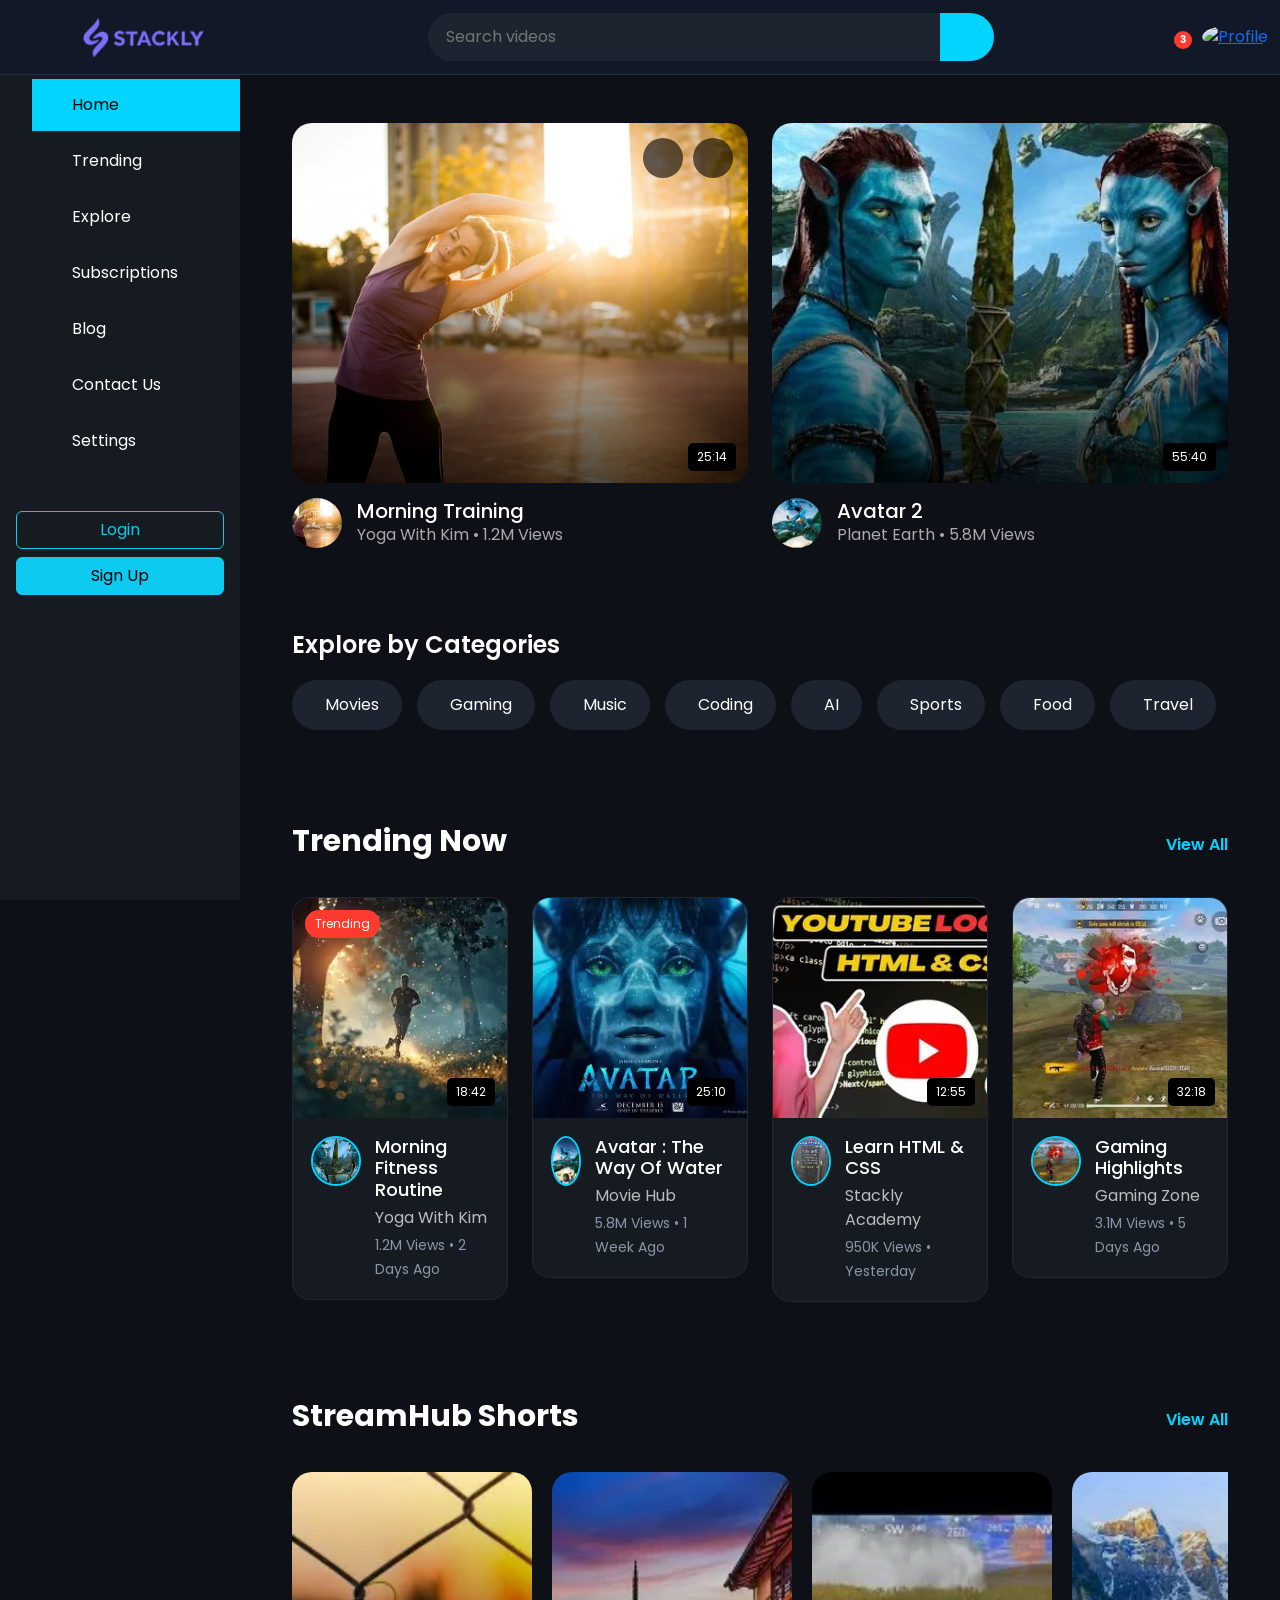
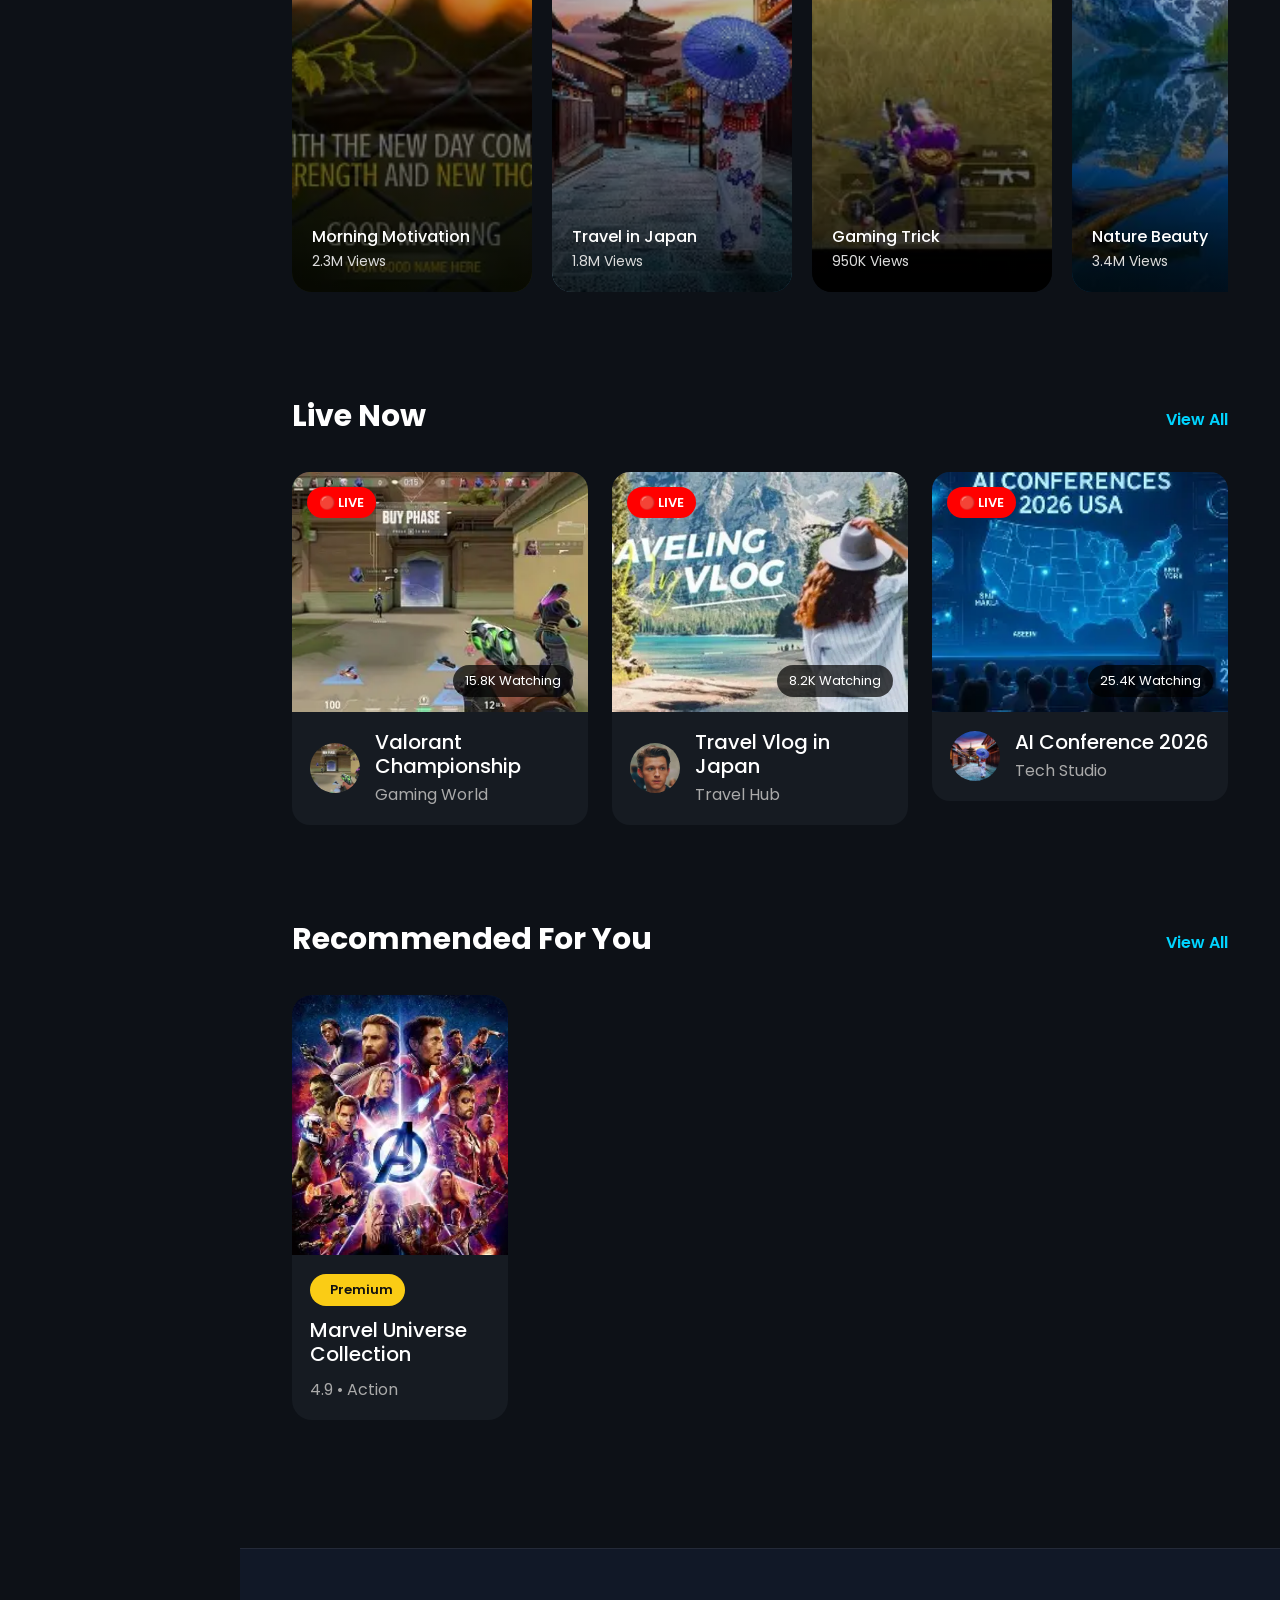
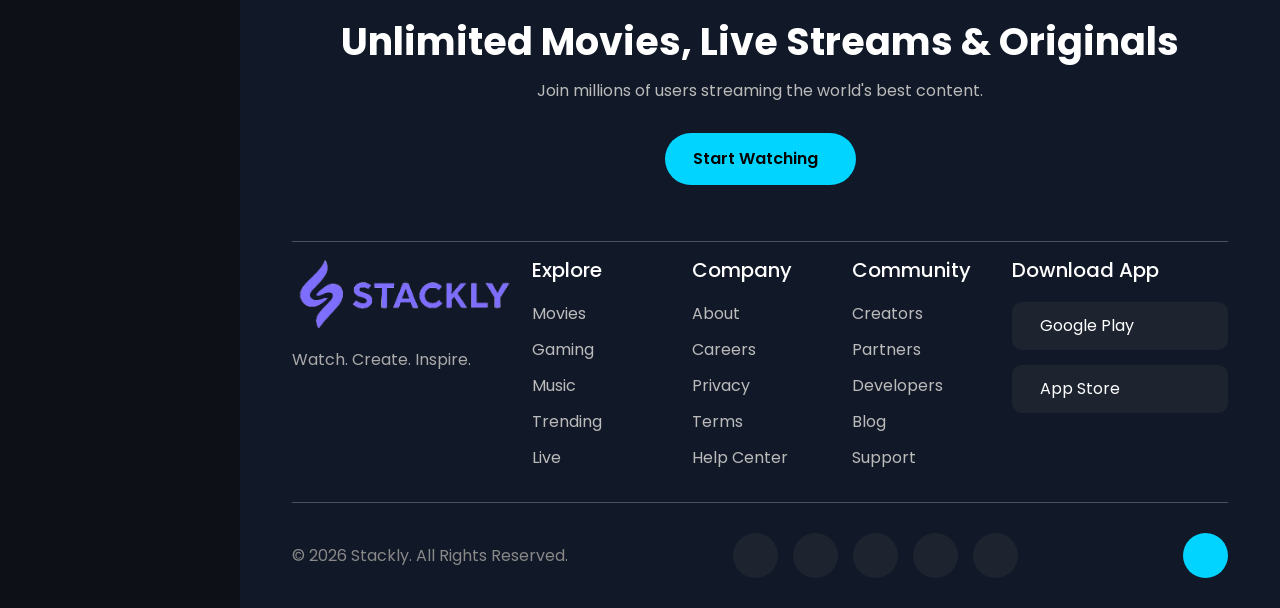
==== commit 40ca7e5d: "Update index.html" ====
--- a/index.html
+++ b/index.html
@@ -130,7 +130,7 @@
             </a>
         </li>
 
-        <li class="active">
+        <li>
             <a href="liked.html">
                 <i class="ri-contacts-book-3-line"></i>
 
